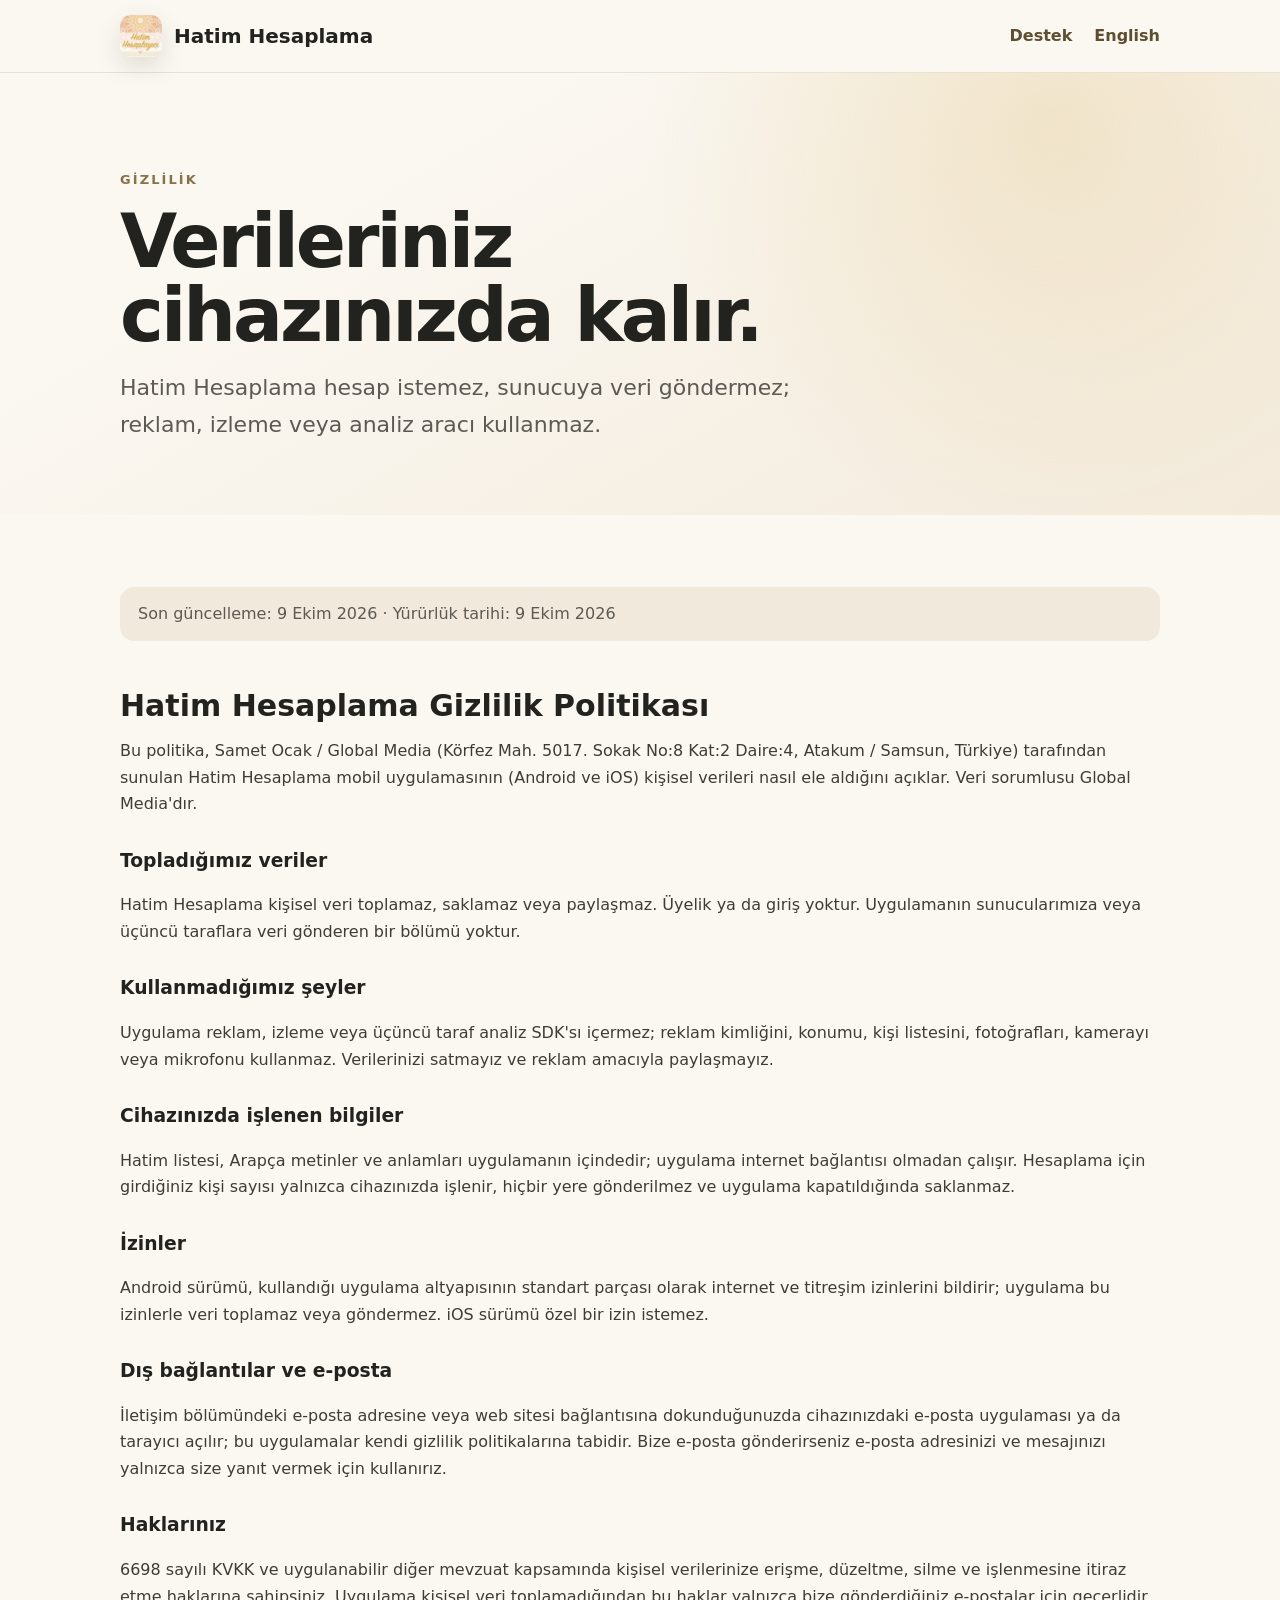
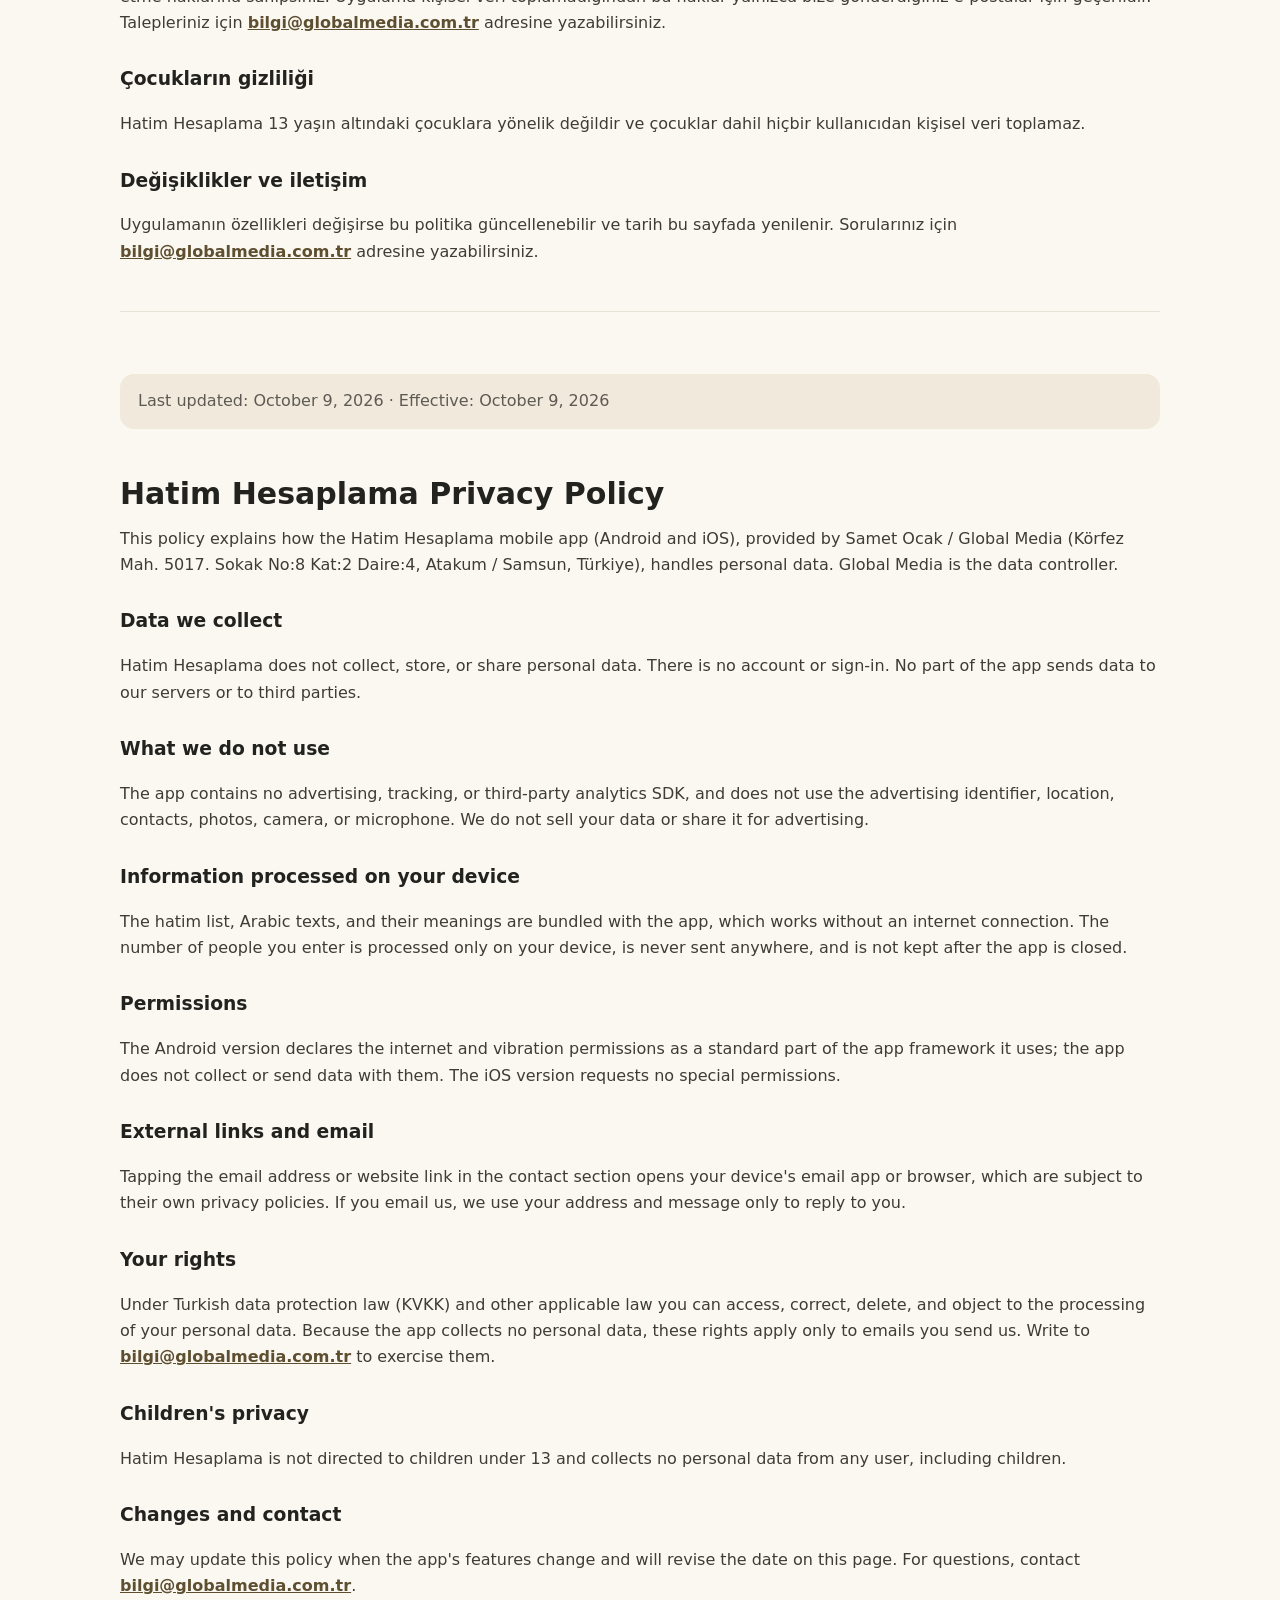
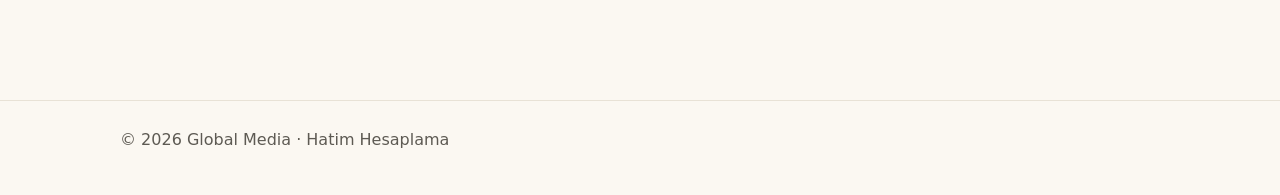
==== privacy.html @ 89da879e "Add Hatim Hesaplama support and privacy pages Static GitHub Pages site (same layout as rokas-support" ====
<!doctype html>
<html lang="tr">
<head>
  <meta charset="utf-8">
  <meta name="viewport" content="width=device-width, initial-scale=1">
  <meta name="description" content="Hatim Hesaplama gizlilik politikası ve privacy policy: uygulama kişisel veri toplamaz.">
  <title>Hatim Hesaplama — Gizlilik Politikası / Privacy Policy</title>
  <link rel="icon" type="image/png" href="icon.png">
  <link rel="stylesheet" href="styles.css">
</head>
<body>
  <header><nav class="shell"><a class="brand" href="./"><img class="mark" src="icon.png" alt=""> Hatim Hesaplama</a><div class="navlinks"><a href="./">Destek</a><a href="#english">English</a></div></nav></header>
  <section class="hero"><div class="shell"><div class="eyebrow">Gizlilik</div><h1>Verileriniz cihazınızda kalır.</h1><p class="lead">Hatim Hesaplama hesap istemez, sunucuya veri göndermez; reklam, izleme veya analiz aracı kullanmaz.</p></div></section>
  <main class="shell policy">
    <p class="meta">Son güncelleme: 9 Ekim 2026 · Yürürlük tarihi: 9 Ekim 2026</p>
    <h2>Hatim Hesaplama Gizlilik Politikası</h2>
    <p>Bu politika, Samet Ocak / Global Media (Körfez Mah. 5017. Sokak No:8 Kat:2 Daire:4, Atakum / Samsun, Türkiye) tarafından sunulan Hatim Hesaplama mobil uygulamasının (Android ve iOS) kişisel verileri nasıl ele aldığını açıklar. Veri sorumlusu Global Media'dır.</p>

    <h3>Topladığımız veriler</h3>
    <p>Hatim Hesaplama kişisel veri toplamaz, saklamaz veya paylaşmaz. Üyelik ya da giriş yoktur. Uygulamanın sunucularımıza veya üçüncü taraflara veri gönderen bir bölümü yoktur.</p>

    <h3>Kullanmadığımız şeyler</h3>
    <p>Uygulama reklam, izleme veya üçüncü taraf analiz SDK'sı içermez; reklam kimliğini, konumu, kişi listesini, fotoğrafları, kamerayı veya mikrofonu kullanmaz. Verilerinizi satmayız ve reklam amacıyla paylaşmayız.</p>

    <h3>Cihazınızda işlenen bilgiler</h3>
    <p>Hatim listesi, Arapça metinler ve anlamları uygulamanın içindedir; uygulama internet bağlantısı olmadan çalışır. Hesaplama için girdiğiniz kişi sayısı yalnızca cihazınızda işlenir, hiçbir yere gönderilmez ve uygulama kapatıldığında saklanmaz.</p>

    <h3>İzinler</h3>
    <p>Android sürümü, kullandığı uygulama altyapısının standart parçası olarak internet ve titreşim izinlerini bildirir; uygulama bu izinlerle veri toplamaz veya göndermez. iOS sürümü özel bir izin istemez.</p>

    <h3>Dış bağlantılar ve e-posta</h3>
    <p>İletişim bölümündeki e-posta adresine veya web sitesi bağlantısına dokunduğunuzda cihazınızdaki e-posta uygulaması ya da tarayıcı açılır; bu uygulamalar kendi gizlilik politikalarına tabidir. Bize e-posta gönderirseniz e-posta adresinizi ve mesajınızı yalnızca size yanıt vermek için kullanırız.</p>

    <h3>Haklarınız</h3>
    <p>6698 sayılı KVKK ve uygulanabilir diğer mevzuat kapsamında kişisel verilerinize erişme, düzeltme, silme ve işlenmesine itiraz etme haklarına sahipsiniz. Uygulama kişisel veri toplamadığından bu haklar yalnızca bize gönderdiğiniz e-postalar için geçerlidir. Talepleriniz için <a href="mailto:bilgi@globalmedia.com.tr">bilgi@globalmedia.com.tr</a> adresine yazabilirsiniz.</p>

    <h3>Çocukların gizliliği</h3>
    <p>Hatim Hesaplama 13 yaşın altındaki çocuklara yönelik değildir ve çocuklar dahil hiçbir kullanıcıdan kişisel veri toplamaz.</p>

    <h3>Değişiklikler ve iletişim</h3>
    <p>Uygulamanın özellikleri değişirse bu politika güncellenebilir ve tarih bu sayfada yenilenir. Sorularınız için <a href="mailto:bilgi@globalmedia.com.tr">bilgi@globalmedia.com.tr</a> adresine yazabilirsiniz.</p>

    <section class="language" id="english" lang="en">
      <p class="meta">Last updated: October 9, 2026 · Effective: October 9, 2026</p>
      <h2>Hatim Hesaplama Privacy Policy</h2>
      <p>This policy explains how the Hatim Hesaplama mobile app (Android and iOS), provided by Samet Ocak / Global Media (Körfez Mah. 5017. Sokak No:8 Kat:2 Daire:4, Atakum / Samsun, Türkiye), handles personal data. Global Media is the data controller.</p>

      <h3>Data we collect</h3>
      <p>Hatim Hesaplama does not collect, store, or share personal data. There is no account or sign-in. No part of the app sends data to our servers or to third parties.</p>

      <h3>What we do not use</h3>
      <p>The app contains no advertising, tracking, or third-party analytics SDK, and does not use the advertising identifier, location, contacts, photos, camera, or microphone. We do not sell your data or share it for advertising.</p>

      <h3>Information processed on your device</h3>
      <p>The hatim list, Arabic texts, and their meanings are bundled with the app, which works without an internet connection. The number of people you enter is processed only on your device, is never sent anywhere, and is not kept after the app is closed.</p>

      <h3>Permissions</h3>
      <p>The Android version declares the internet and vibration permissions as a standard part of the app framework it uses; the app does not collect or send data with them. The iOS version requests no special permissions.</p>

      <h3>External links and email</h3>
      <p>Tapping the email address or website link in the contact section opens your device's email app or browser, which are subject to their own privacy policies. If you email us, we use your address and message only to reply to you.</p>

      <h3>Your rights</h3>
      <p>Under Turkish data protection law (KVKK) and other applicable law you can access, correct, delete, and object to the processing of your personal data. Because the app collects no personal data, these rights apply only to emails you send us. Write to <a href="mailto:bilgi@globalmedia.com.tr">bilgi@globalmedia.com.tr</a> to exercise them.</p>

      <h3>Children's privacy</h3>
      <p>Hatim Hesaplama is not directed to children under 13 and collects no personal data from any user, including children.</p>

      <h3>Changes and contact</h3>
      <p>We may update this policy when the app's features change and will revise the date on this page. For questions, contact <a href="mailto:bilgi@globalmedia.com.tr">bilgi@globalmedia.com.tr</a>.</p>
    </section>
  </main>
  <footer><div class="shell">© 2026 Global Media · Hatim Hesaplama</div></footer>
</body>
</html>
---- styles.css ----
:root {
  --ink: #22221f;
  --accent: #877249;
  --accent-deep: #5f4f31;
  --cream: #fbf8f2;
  --sand: #f3eadb;
  --gold: #e3c98f;
  --muted: #5d5a53;
  --line: #e8e2d6;
}

* { box-sizing: border-box; }
html { scroll-behavior: smooth; }
body {
  margin: 0;
  background: var(--cream);
  color: var(--ink);
  font-family: system-ui, -apple-system, "Segoe UI", Roboto, sans-serif;
  line-height: 1.65;
}

a { color: var(--accent-deep); font-weight: 700; }
.shell { width: min(1040px, calc(100% - 32px)); margin: 0 auto; }

header {
  position: sticky;
  top: 0;
  z-index: 2;
  background: color-mix(in srgb, var(--cream) 88%, transparent);
  border-bottom: 1px solid var(--line);
  backdrop-filter: blur(18px);
}

nav { min-height: 72px; display: flex; align-items: center; justify-content: space-between; gap: 20px; }
.brand { display: inline-flex; align-items: center; gap: 12px; color: var(--ink); text-decoration: none; font-size: 20px; font-weight: 800; }
.mark { width: 42px; height: 42px; border-radius: 11px; box-shadow: 0 10px 24px #4c412c26; }
.navlinks { display: flex; gap: 22px; }
.navlinks a { text-decoration: none; }

.hero { padding: 96px 0 72px; background: radial-gradient(circle at 82% 12%, #e3c98f59 0, transparent 36%), linear-gradient(150deg, var(--cream) 25%, var(--sand) 100%); }
.eyebrow { color: var(--accent); font-size: 13px; font-weight: 800; letter-spacing: .16em; text-transform: uppercase; }
h1 { max-width: 760px; margin: 14px 0 18px; font-size: clamp(40px, 7.5vw, 74px); line-height: 1; letter-spacing: -.04em; }
.lead { max-width: 680px; margin: 0; color: var(--muted); font-size: clamp(18px, 2.2vw, 22px); }
.actions { display: flex; flex-wrap: wrap; gap: 12px; margin-top: 30px; }
.button { display: inline-flex; min-height: 48px; align-items: center; justify-content: center; padding: 0 20px; border-radius: 15px; background: var(--accent); color: #fff; text-decoration: none; box-shadow: 0 12px 28px #4c412c2e; }
.button.secondary { background: #fff; color: var(--accent-deep); border: 1px solid var(--line); box-shadow: none; }

main { padding: 56px 0 84px; }
h2 { margin: 0 0 12px; font-size: clamp(28px, 4vw, 40px); line-height: 1.1; }
h3 { margin: 0 0 7px; }
.intro { max-width: 760px; color: var(--muted); font-size: 18px; }
.grid { display: grid; grid-template-columns: repeat(3, 1fr); gap: 18px; margin: 32px 0 56px; }
.card { padding: 24px; border: 1px solid var(--line); border-radius: 22px; background: #fffefb; box-shadow: 0 16px 42px #4c412c0d; }
.card p { margin: 0; color: var(--muted); }
.icon { width: 42px; height: 42px; margin-bottom: 16px; border-radius: 13px; display: grid; place-items: center; background: #f1eadc; color: var(--accent); font-size: 20px; }
.panel { margin-top: 32px; padding: clamp(24px, 5vw, 46px); border-radius: 28px; background: #3a3226; color: #efe8da; }
.panel h2, .panel a { color: #fff; }
.panel p { color: #e3dac8; margin: 0; }
.panel strong { color: var(--gold); }
.language { margin-top: 46px; padding-top: 46px; border-top: 1px solid var(--line); }
.policy h2 { margin-top: 48px; font-size: 30px; }
.policy h3 { margin-top: 28px; }
.policy p { color: #3e3c37; }
.meta { padding: 14px 18px; border-radius: 14px; background: #f1eadc; color: var(--muted) !important; }
footer { padding: 26px 0 42px; border-top: 1px solid var(--line); color: var(--muted); }

@media (max-width: 760px) {
  .navlinks { display: none; }
  .hero { padding: 70px 0 52px; }
  .grid { grid-template-columns: 1fr; }
}
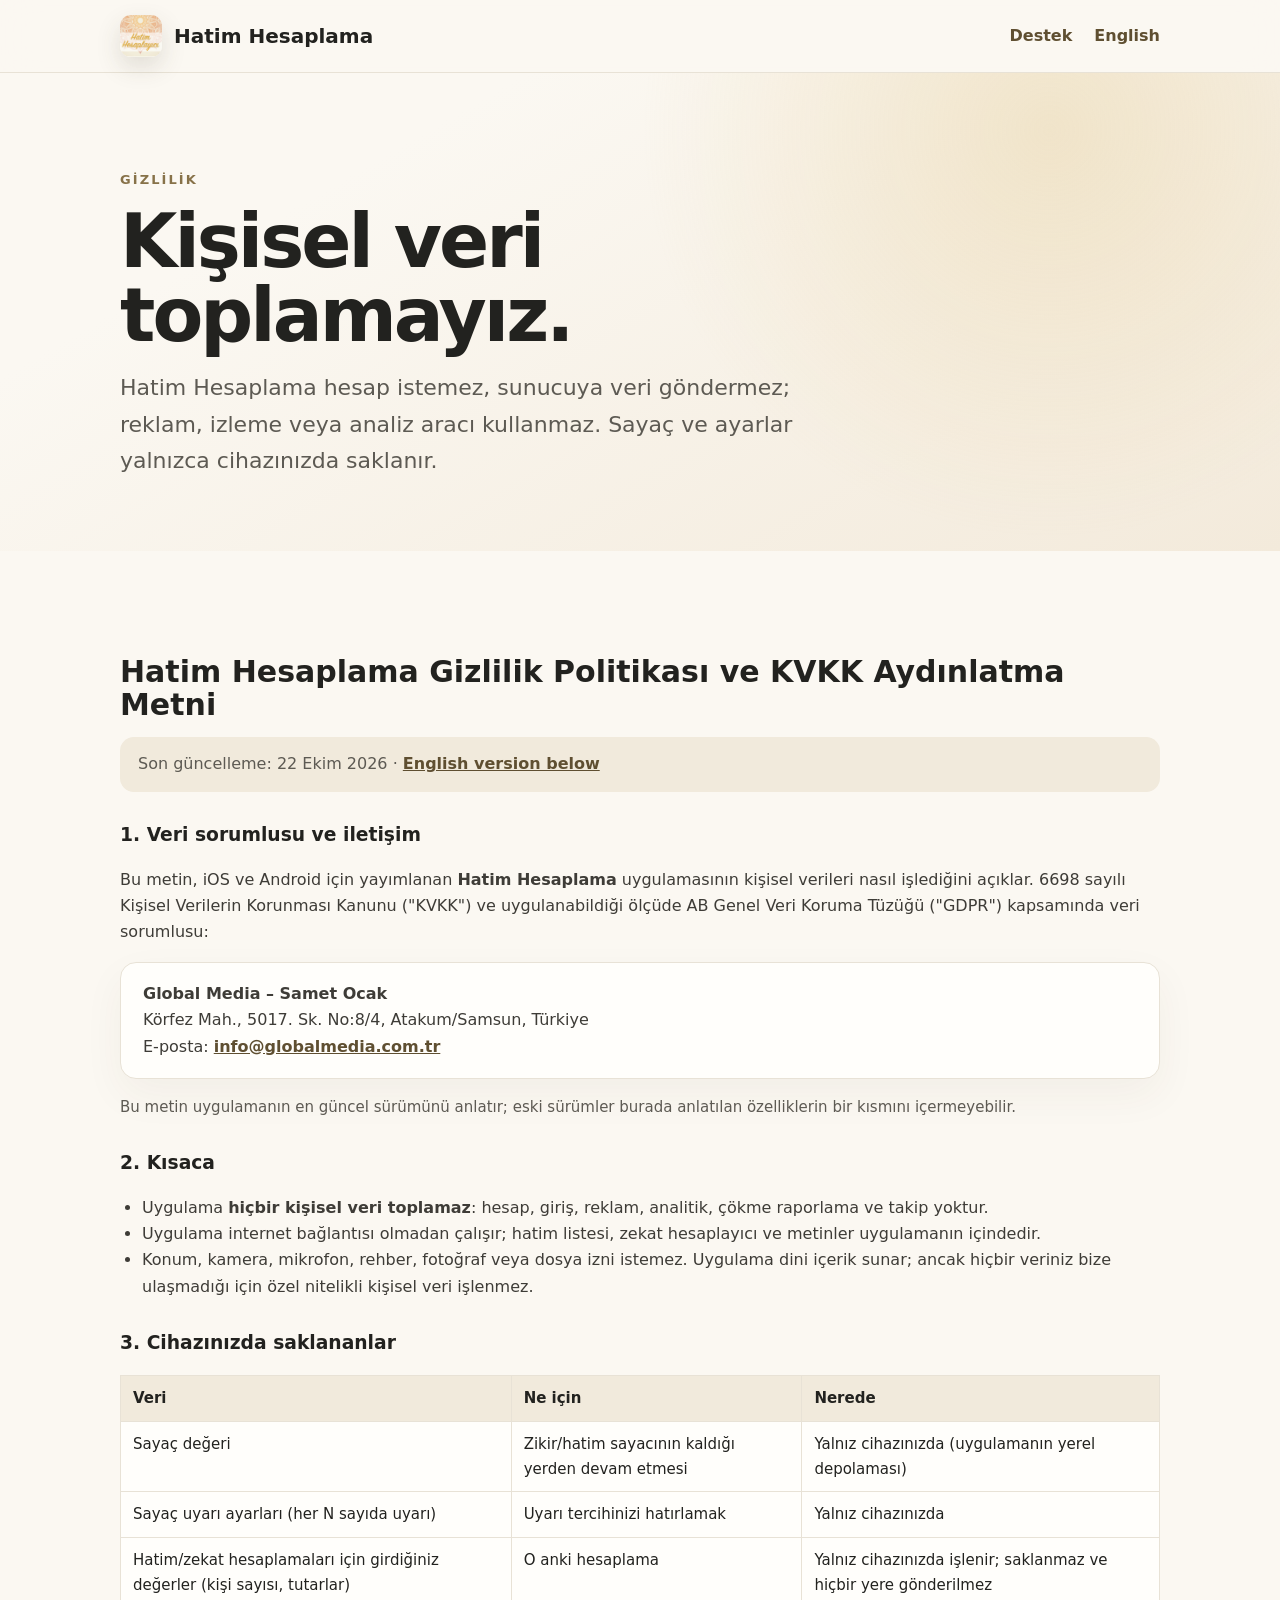
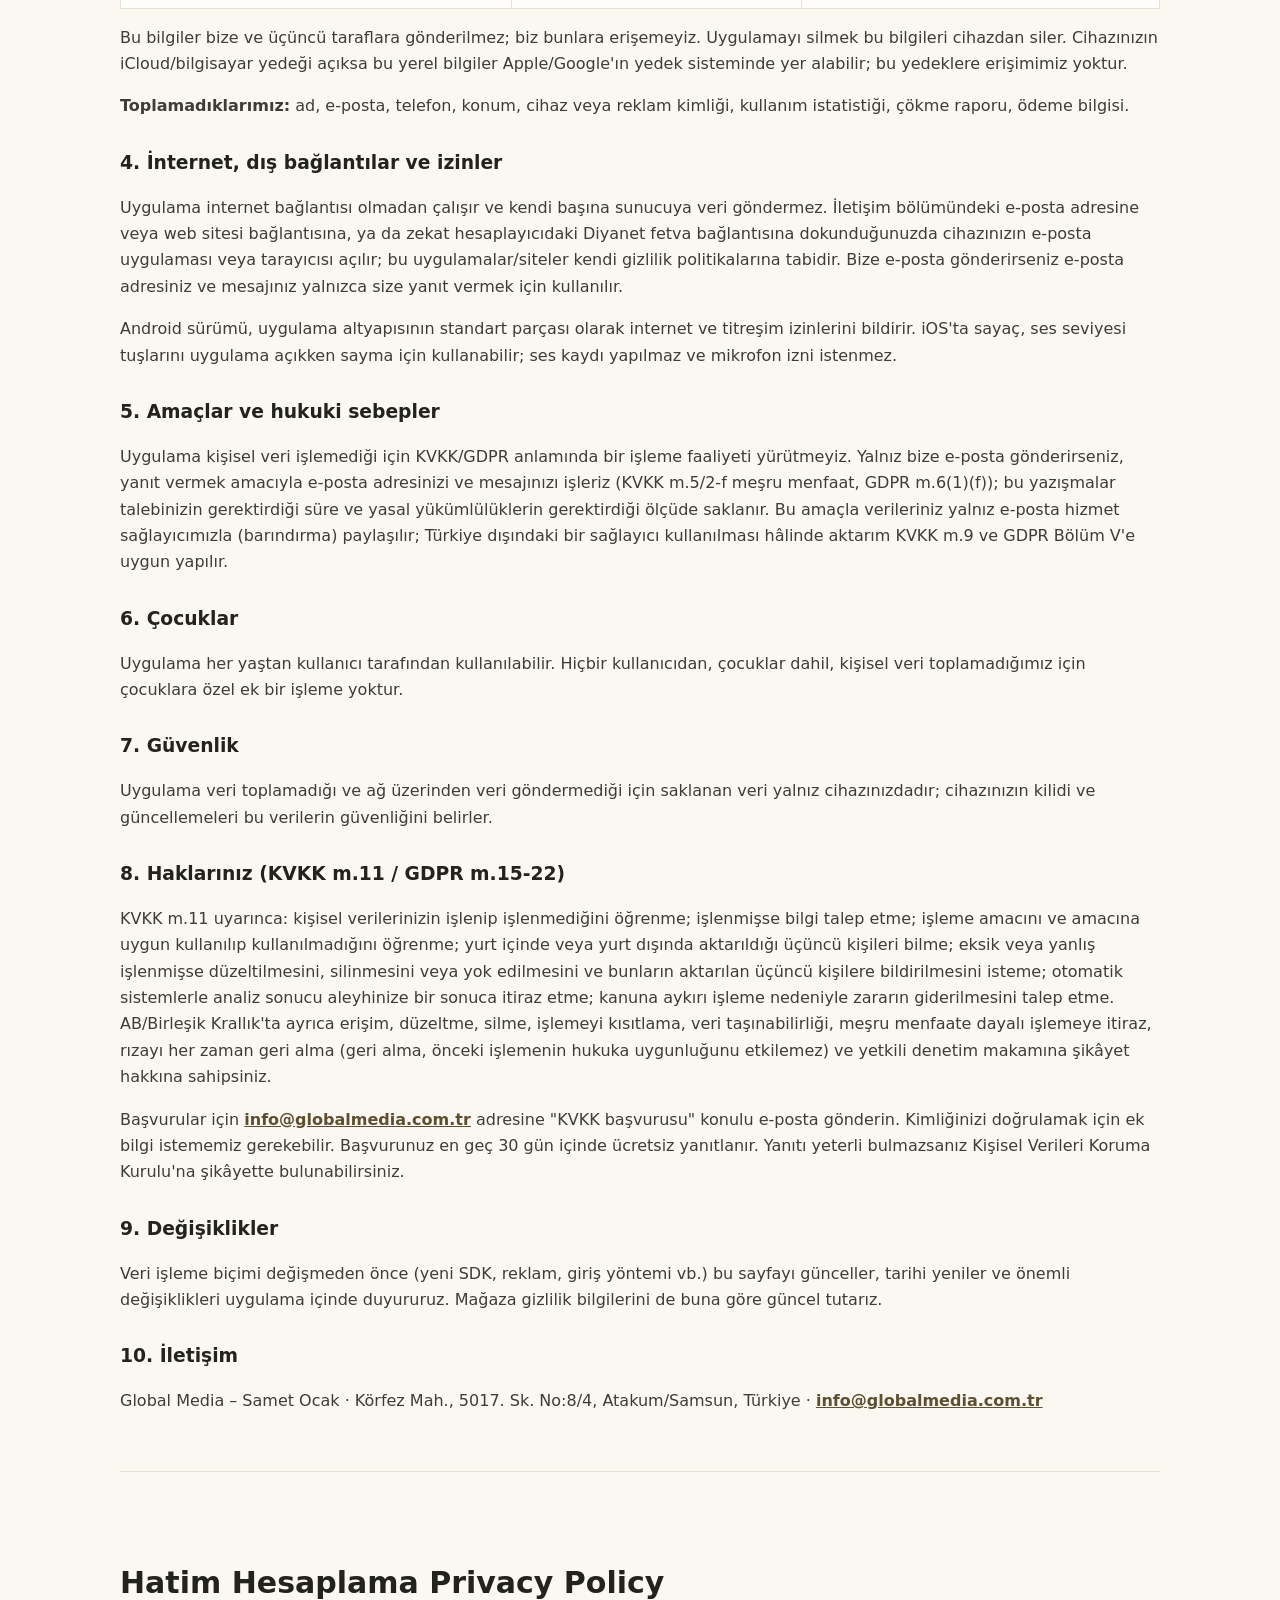
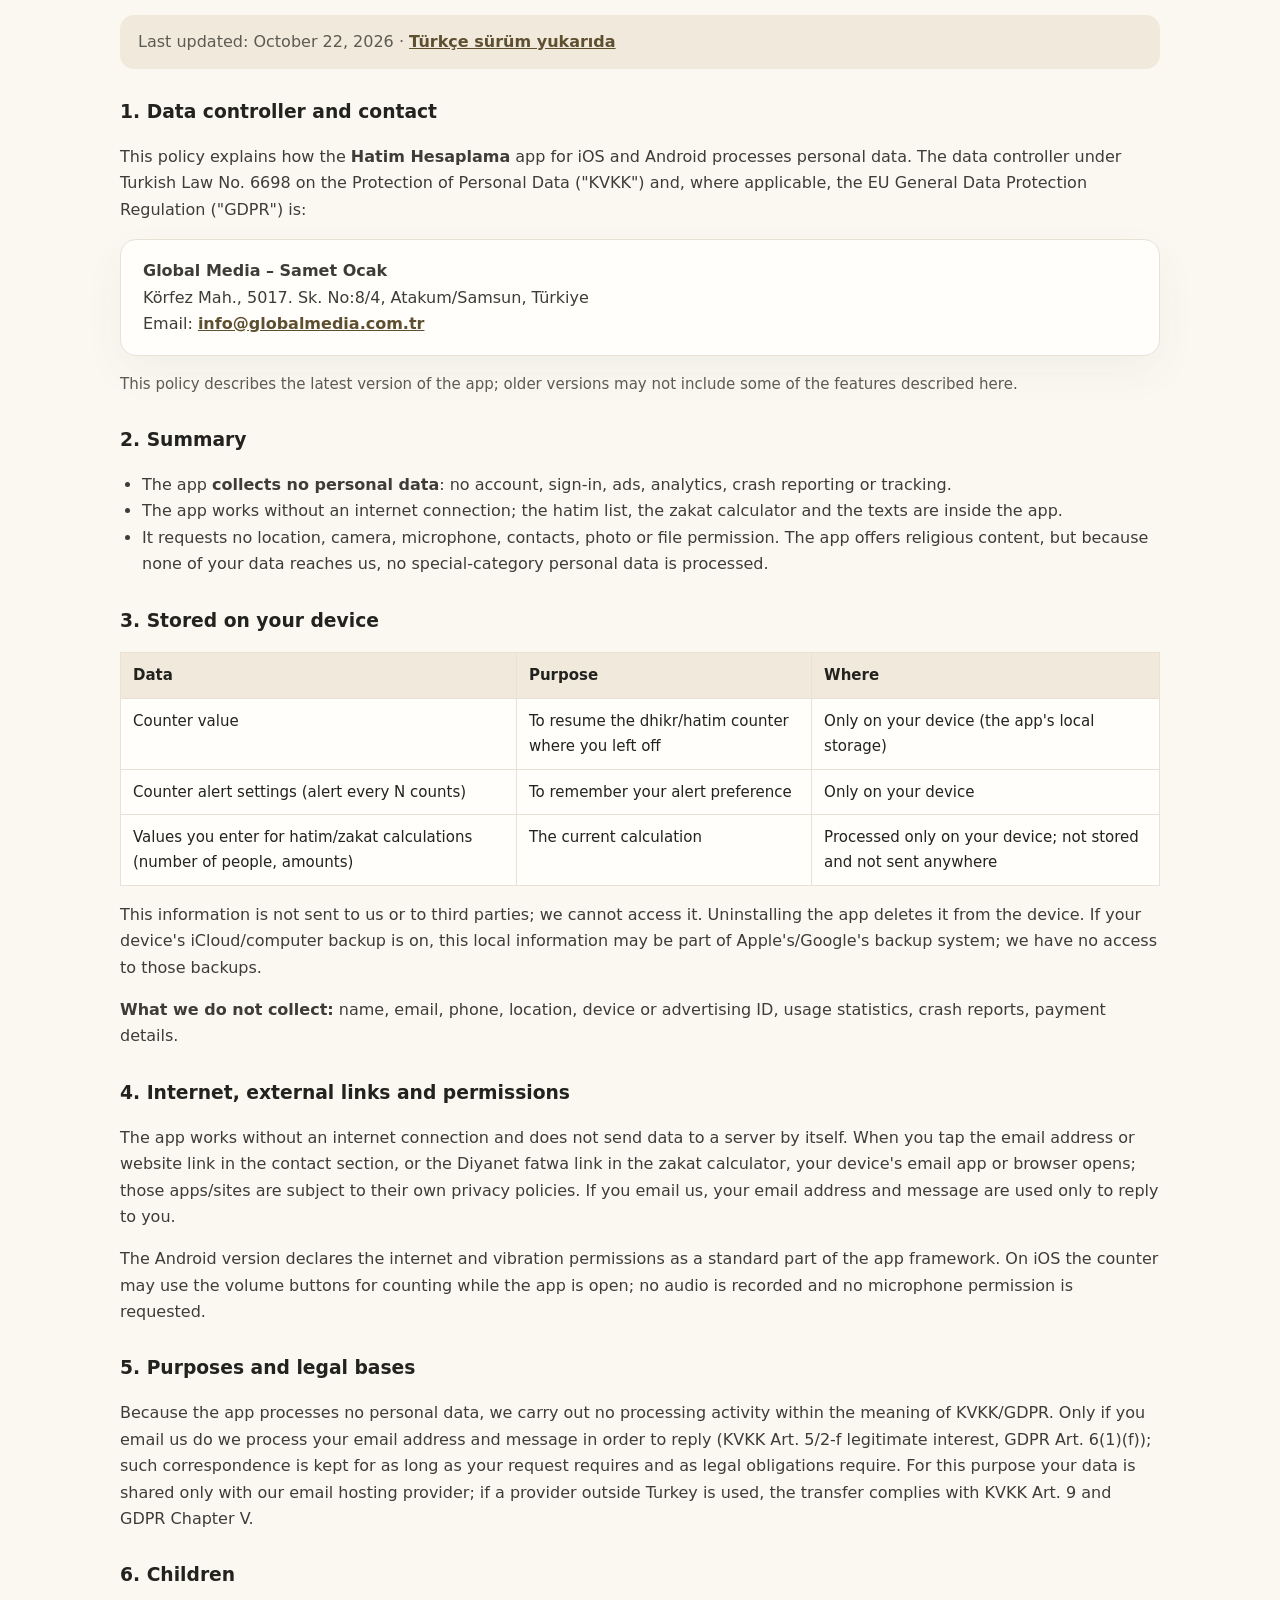
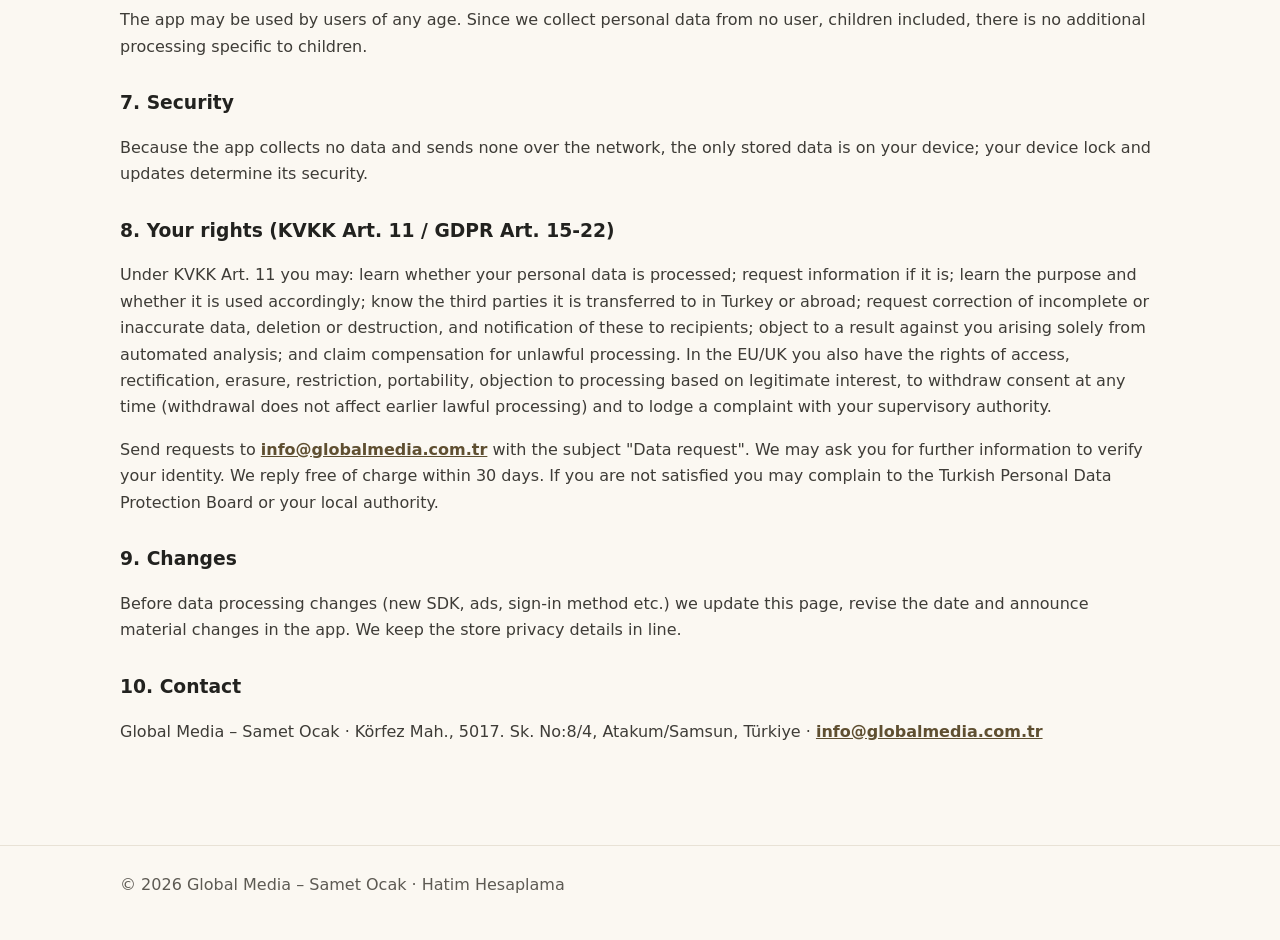
==== commit 7baee2b9: "Gizlilik politikasi v2 (TR+EN, KVKK/GDPR), iletisim e-postasi info@ olarak guncellendi Co-Authored-B" ====
--- a/privacy.html
+++ b/privacy.html
@@ -9,67 +9,38 @@
   <link rel="stylesheet" href="styles.css">
 </head>
 <body>
-  <header><nav class="shell"><a class="brand" href="./"><img class="mark" src="icon.png" alt=""> Hatim Hesaplama</a><div class="navlinks"><a href="./">Destek</a><a href="#english">English</a></div></nav></header>
-  <section class="hero"><div class="shell"><div class="eyebrow">Gizlilik</div><h1>Verileriniz cihazınızda kalır.</h1><p class="lead">Hatim Hesaplama hesap istemez, sunucuya veri göndermez; reklam, izleme veya analiz aracı kullanmaz.</p></div></section>
+  <header><nav class="shell"><a class="brand" href="./"><img class="mark" src="icon.png" alt=""> Hatim Hesaplama</a><div class="navlinks"><a href="./">Destek</a><a href="#en">English</a></div></nav></header>
+  <section class="hero"><div class="shell"><div class="eyebrow">Gizlilik</div><h1>Kişisel veri toplamayız.</h1><p class="lead">Hatim Hesaplama hesap istemez, sunucuya veri göndermez; reklam, izleme veya analiz aracı kullanmaz. Sayaç ve ayarlar yalnızca cihazınızda saklanır.</p></div></section>
   <main class="shell policy">
-    <p class="meta">Son güncelleme: 9 Ekim 2026 · Yürürlük tarihi: 9 Ekim 2026</p>
-    <h2>Hatim Hesaplama Gizlilik Politikası</h2>
-    <p>Bu politika, Samet Ocak / Global Media (Körfez Mah. 5017. Sokak No:8 Kat:2 Daire:4, Atakum / Samsun, Türkiye) tarafından sunulan Hatim Hesaplama mobil uygulamasının (Android ve iOS) kişisel verileri nasıl ele aldığını açıklar. Veri sorumlusu Global Media'dır.</p>
-
-    <h3>Topladığımız veriler</h3>
-    <p>Hatim Hesaplama kişisel veri toplamaz, saklamaz veya paylaşmaz. Üyelik ya da giriş yoktur. Uygulamanın sunucularımıza veya üçüncü taraflara veri gönderen bir bölümü yoktur.</p>
-
-    <h3>Kullanmadığımız şeyler</h3>
-    <p>Uygulama reklam, izleme veya üçüncü taraf analiz SDK'sı içermez; reklam kimliğini, konumu, kişi listesini, fotoğrafları, kamerayı veya mikrofonu kullanmaz. Verilerinizi satmayız ve reklam amacıyla paylaşmayız.</p>
-
-    <h3>Cihazınızda işlenen bilgiler</h3>
-    <p>Hatim listesi, Arapça metinler ve anlamları uygulamanın içindedir; uygulama internet bağlantısı olmadan çalışır. Hesaplama için girdiğiniz kişi sayısı yalnızca cihazınızda işlenir, hiçbir yere gönderilmez ve uygulama kapatıldığında saklanmaz.</p>
-
-    <h3>İzinler</h3>
-    <p>Android sürümü, kullandığı uygulama altyapısının standart parçası olarak internet ve titreşim izinlerini bildirir; uygulama bu izinlerle veri toplamaz veya göndermez. iOS sürümü özel bir izin istemez.</p>
-
-    <h3>Dış bağlantılar ve e-posta</h3>
-    <p>İletişim bölümündeki e-posta adresine veya web sitesi bağlantısına dokunduğunuzda cihazınızdaki e-posta uygulaması ya da tarayıcı açılır; bu uygulamalar kendi gizlilik politikalarına tabidir. Bize e-posta gönderirseniz e-posta adresinizi ve mesajınızı yalnızca size yanıt vermek için kullanırız.</p>
-
-    <h3>Haklarınız</h3>
-    <p>6698 sayılı KVKK ve uygulanabilir diğer mevzuat kapsamında kişisel verilerinize erişme, düzeltme, silme ve işlenmesine itiraz etme haklarına sahipsiniz. Uygulama kişisel veri toplamadığından bu haklar yalnızca bize gönderdiğiniz e-postalar için geçerlidir. Talepleriniz için <a href="mailto:bilgi@globalmedia.com.tr">bilgi@globalmedia.com.tr</a> adresine yazabilirsiniz.</p>
-
-    <h3>Çocukların gizliliği</h3>
-    <p>Hatim Hesaplama 13 yaşın altındaki çocuklara yönelik değildir ve çocuklar dahil hiçbir kullanıcıdan kişisel veri toplamaz.</p>
-
-    <h3>Değişiklikler ve iletişim</h3>
-    <p>Uygulamanın özellikleri değişirse bu politika güncellenebilir ve tarih bu sayfada yenilenir. Sorularınız için <a href="mailto:bilgi@globalmedia.com.tr">bilgi@globalmedia.com.tr</a> adresine yazabilirsiniz.</p>
-
-    <section class="language" id="english" lang="en">
-      <p class="meta">Last updated: October 9, 2026 · Effective: October 9, 2026</p>
-      <h2>Hatim Hesaplama Privacy Policy</h2>
-      <p>This policy explains how the Hatim Hesaplama mobile app (Android and iOS), provided by Samet Ocak / Global Media (Körfez Mah. 5017. Sokak No:8 Kat:2 Daire:4, Atakum / Samsun, Türkiye), handles personal data. Global Media is the data controller.</p>
-
-      <h3>Data we collect</h3>
-      <p>Hatim Hesaplama does not collect, store, or share personal data. There is no account or sign-in. No part of the app sends data to our servers or to third parties.</p>
-
-      <h3>What we do not use</h3>
-      <p>The app contains no advertising, tracking, or third-party analytics SDK, and does not use the advertising identifier, location, contacts, photos, camera, or microphone. We do not sell your data or share it for advertising.</p>
-
-      <h3>Information processed on your device</h3>
-      <p>The hatim list, Arabic texts, and their meanings are bundled with the app, which works without an internet connection. The number of people you enter is processed only on your device, is never sent anywhere, and is not kept after the app is closed.</p>
-
-      <h3>Permissions</h3>
-      <p>The Android version declares the internet and vibration permissions as a standard part of the app framework it uses; the app does not collect or send data with them. The iOS version requests no special permissions.</p>
-
-      <h3>External links and email</h3>
-      <p>Tapping the email address or website link in the contact section opens your device's email app or browser, which are subject to their own privacy policies. If you email us, we use your address and message only to reply to you.</p>
-
-      <h3>Your rights</h3>
-      <p>Under Turkish data protection law (KVKK) and other applicable law you can access, correct, delete, and object to the processing of your personal data. Because the app collects no personal data, these rights apply only to emails you send us. Write to <a href="mailto:bilgi@globalmedia.com.tr">bilgi@globalmedia.com.tr</a> to exercise them.</p>
-
-      <h3>Children's privacy</h3>
-      <p>Hatim Hesaplama is not directed to children under 13 and collects no personal data from any user, including children.</p>
-
-      <h3>Changes and contact</h3>
-      <p>We may update this policy when the app's features change and will revise the date on this page. For questions, contact <a href="mailto:bilgi@globalmedia.com.tr">bilgi@globalmedia.com.tr</a>.</p>
+    <article lang="tr" id="tr">
+<h2>Hatim Hesaplama Gizlilik Politikası ve KVKK Aydınlatma Metni</h2>
+<p class="meta">Son güncelleme: 22 Ekim 2026 · <a href="#en">English version below</a></p>
+<h3>1. Veri sorumlusu ve iletişim</h3><p>Bu metin, iOS ve Android için yayımlanan <b>Hatim Hesaplama</b> uygulamasının kişisel verileri nasıl işlediğini açıklar. 6698 sayılı Kişisel Verilerin Korunması Kanunu ("KVKK") ve uygulanabildiği ölçüde AB Genel Veri Koruma Tüzüğü ("GDPR") kapsamında veri sorumlusu:</p><p class="card"><b>Global Media – Samet Ocak</b><br>Körfez Mah., 5017. Sk. No:8/4, Atakum/Samsun, Türkiye<br>E-posta: <a href="mailto:info@globalmedia.com.tr">info@globalmedia.com.tr</a></p><p class="note">Bu metin uygulamanın en güncel sürümünü anlatır; eski sürümler burada anlatılan özelliklerin bir kısmını içermeyebilir.</p>
+<h3>2. Kısaca</h3><ul><li>Uygulama <b>hiçbir kişisel veri toplamaz</b>: hesap, giriş, reklam, analitik, çökme raporlama ve takip yoktur.</li><li>Uygulama internet bağlantısı olmadan çalışır; hatim listesi, zekat hesaplayıcı ve metinler uygulamanın içindedir.</li><li>Konum, kamera, mikrofon, rehber, fotoğraf veya dosya izni istemez. Uygulama dini içerik sunar; ancak hiçbir veriniz bize ulaşmadığı için özel nitelikli kişisel veri işlenmez.</li></ul>
+<h3>3. Cihazınızda saklananlar</h3><div class="tw"><table><thead><tr><th>Veri</th><th>Ne için</th><th>Nerede</th></tr></thead><tbody><tr><td>Sayaç değeri</td><td>Zikir/hatim sayacının kaldığı yerden devam etmesi</td><td>Yalnız cihazınızda (uygulamanın yerel depolaması)</td></tr><tr><td>Sayaç uyarı ayarları (her N sayıda uyarı)</td><td>Uyarı tercihinizi hatırlamak</td><td>Yalnız cihazınızda</td></tr><tr><td>Hatim/zekat hesaplamaları için girdiğiniz değerler (kişi sayısı, tutarlar)</td><td>O anki hesaplama</td><td>Yalnız cihazınızda işlenir; saklanmaz ve hiçbir yere gönderilmez</td></tr></tbody></table></div><p>Bu bilgiler bize ve üçüncü taraflara gönderilmez; biz bunlara erişemeyiz. Uygulamayı silmek bu bilgileri cihazdan siler. Cihazınızın iCloud/bilgisayar yedeği açıksa bu yerel bilgiler Apple/Google'ın yedek sisteminde yer alabilir; bu yedeklere erişimimiz yoktur.</p><p><b>Toplamadıklarımız:</b> ad, e-posta, telefon, konum, cihaz veya reklam kimliği, kullanım istatistiği, çökme raporu, ödeme bilgisi.</p>
+<h3>4. İnternet, dış bağlantılar ve izinler</h3><p>Uygulama internet bağlantısı olmadan çalışır ve kendi başına sunucuya veri göndermez. İletişim bölümündeki e-posta adresine veya web sitesi bağlantısına, ya da zekat hesaplayıcıdaki Diyanet fetva bağlantısına dokunduğunuzda cihazınızın e-posta uygulaması veya tarayıcısı açılır; bu uygulamalar/siteler kendi gizlilik politikalarına tabidir. Bize e-posta gönderirseniz e-posta adresiniz ve mesajınız yalnızca size yanıt vermek için kullanılır.</p><p>Android sürümü, uygulama altyapısının standart parçası olarak internet ve titreşim izinlerini bildirir. iOS'ta sayaç, ses seviyesi tuşlarını uygulama açıkken sayma için kullanabilir; ses kaydı yapılmaz ve mikrofon izni istenmez.</p>
+<h3>5. Amaçlar ve hukuki sebepler</h3><p>Uygulama kişisel veri işlemediği için KVKK/GDPR anlamında bir işleme faaliyeti yürütmeyiz. Yalnız bize e-posta gönderirseniz, yanıt vermek amacıyla e-posta adresinizi ve mesajınızı işleriz (KVKK m.5/2-f meşru menfaat, GDPR m.6(1)(f)); bu yazışmalar talebinizin gerektirdiği süre ve yasal yükümlülüklerin gerektirdiği ölçüde saklanır. Bu amaçla verileriniz yalnız e-posta hizmet sağlayıcımızla (barındırma) paylaşılır; Türkiye dışındaki bir sağlayıcı kullanılması hâlinde aktarım KVKK m.9 ve GDPR Bölüm V'e uygun yapılır.</p>
+<h3>6. Çocuklar</h3><p>Uygulama her yaştan kullanıcı tarafından kullanılabilir. Hiçbir kullanıcıdan, çocuklar dahil, kişisel veri toplamadığımız için çocuklara özel ek bir işleme yoktur.</p>
+<h3>7. Güvenlik</h3><p>Uygulama veri toplamadığı ve ağ üzerinden veri göndermediği için saklanan veri yalnız cihazınızdadır; cihazınızın kilidi ve güncellemeleri bu verilerin güvenliğini belirler.</p>
+<h3>8. Haklarınız (KVKK m.11 / GDPR m.15-22)</h3><p>KVKK m.11 uyarınca: kişisel verilerinizin işlenip işlenmediğini öğrenme; işlenmişse bilgi talep etme; işleme amacını ve amacına uygun kullanılıp kullanılmadığını öğrenme; yurt içinde veya yurt dışında aktarıldığı üçüncü kişileri bilme; eksik veya yanlış işlenmişse düzeltilmesini, silinmesini veya yok edilmesini ve bunların aktarılan üçüncü kişilere bildirilmesini isteme; otomatik sistemlerle analiz sonucu aleyhinize bir sonuca itiraz etme; kanuna aykırı işleme nedeniyle zararın giderilmesini talep etme. AB/Birleşik Krallık'ta ayrıca erişim, düzeltme, silme, işlemeyi kısıtlama, veri taşınabilirliği, meşru menfaate dayalı işlemeye itiraz, rızayı her zaman geri alma (geri alma, önceki işlemenin hukuka uygunluğunu etkilemez) ve yetkili denetim makamına şikâyet hakkına sahipsiniz.</p><p>Başvurular için <a href="mailto:info@globalmedia.com.tr">info@globalmedia.com.tr</a> adresine "KVKK başvurusu" konulu e-posta gönderin. Kimliğinizi doğrulamak için ek bilgi istememiz gerekebilir. Başvurunuz en geç 30 gün içinde ücretsiz yanıtlanır. Yanıtı yeterli bulmazsanız Kişisel Verileri Koruma Kurulu'na şikâyette bulunabilirsiniz.</p>
+<h3>9. Değişiklikler</h3><p>Veri işleme biçimi değişmeden önce (yeni SDK, reklam, giriş yöntemi vb.) bu sayfayı günceller, tarihi yeniler ve önemli değişiklikleri uygulama içinde duyururuz. Mağaza gizlilik bilgilerini de buna göre güncel tutarız.</p>
+<h3>10. İletişim</h3><p>Global Media – Samet Ocak · Körfez Mah., 5017. Sk. No:8/4, Atakum/Samsun, Türkiye · <a href="mailto:info@globalmedia.com.tr">info@globalmedia.com.tr</a></p>
+    </article>
+    <section class="language" lang="en" id="en">
+<h2>Hatim Hesaplama Privacy Policy</h2>
+<p class="meta">Last updated: October 22, 2026 · <a href="#tr">Türkçe sürüm yukarıda</a></p>
+<h3>1. Data controller and contact</h3><p>This policy explains how the <b>Hatim Hesaplama</b> app for iOS and Android processes personal data. The data controller under Turkish Law No. 6698 on the Protection of Personal Data ("KVKK") and, where applicable, the EU General Data Protection Regulation ("GDPR") is:</p><p class="card"><b>Global Media – Samet Ocak</b><br>Körfez Mah., 5017. Sk. No:8/4, Atakum/Samsun, Türkiye<br>Email: <a href="mailto:info@globalmedia.com.tr">info@globalmedia.com.tr</a></p><p class="note">This policy describes the latest version of the app; older versions may not include some of the features described here.</p>
+<h3>2. Summary</h3><ul><li>The app <b>collects no personal data</b>: no account, sign-in, ads, analytics, crash reporting or tracking.</li><li>The app works without an internet connection; the hatim list, the zakat calculator and the texts are inside the app.</li><li>It requests no location, camera, microphone, contacts, photo or file permission. The app offers religious content, but because none of your data reaches us, no special-category personal data is processed.</li></ul>
+<h3>3. Stored on your device</h3><div class="tw"><table><thead><tr><th>Data</th><th>Purpose</th><th>Where</th></tr></thead><tbody><tr><td>Counter value</td><td>To resume the dhikr/hatim counter where you left off</td><td>Only on your device (the app's local storage)</td></tr><tr><td>Counter alert settings (alert every N counts)</td><td>To remember your alert preference</td><td>Only on your device</td></tr><tr><td>Values you enter for hatim/zakat calculations (number of people, amounts)</td><td>The current calculation</td><td>Processed only on your device; not stored and not sent anywhere</td></tr></tbody></table></div><p>This information is not sent to us or to third parties; we cannot access it. Uninstalling the app deletes it from the device. If your device's iCloud/computer backup is on, this local information may be part of Apple's/Google's backup system; we have no access to those backups.</p><p><b>What we do not collect:</b> name, email, phone, location, device or advertising ID, usage statistics, crash reports, payment details.</p>
+<h3>4. Internet, external links and permissions</h3><p>The app works without an internet connection and does not send data to a server by itself. When you tap the email address or website link in the contact section, or the Diyanet fatwa link in the zakat calculator, your device's email app or browser opens; those apps/sites are subject to their own privacy policies. If you email us, your email address and message are used only to reply to you.</p><p>The Android version declares the internet and vibration permissions as a standard part of the app framework. On iOS the counter may use the volume buttons for counting while the app is open; no audio is recorded and no microphone permission is requested.</p>
+<h3>5. Purposes and legal bases</h3><p>Because the app processes no personal data, we carry out no processing activity within the meaning of KVKK/GDPR. Only if you email us do we process your email address and message in order to reply (KVKK Art. 5/2-f legitimate interest, GDPR Art. 6(1)(f)); such correspondence is kept for as long as your request requires and as legal obligations require. For this purpose your data is shared only with our email hosting provider; if a provider outside Turkey is used, the transfer complies with KVKK Art. 9 and GDPR Chapter V.</p>
+<h3>6. Children</h3><p>The app may be used by users of any age. Since we collect personal data from no user, children included, there is no additional processing specific to children.</p>
+<h3>7. Security</h3><p>Because the app collects no data and sends none over the network, the only stored data is on your device; your device lock and updates determine its security.</p>
+<h3>8. Your rights (KVKK Art. 11 / GDPR Art. 15-22)</h3><p>Under KVKK Art. 11 you may: learn whether your personal data is processed; request information if it is; learn the purpose and whether it is used accordingly; know the third parties it is transferred to in Turkey or abroad; request correction of incomplete or inaccurate data, deletion or destruction, and notification of these to recipients; object to a result against you arising solely from automated analysis; and claim compensation for unlawful processing. In the EU/UK you also have the rights of access, rectification, erasure, restriction, portability, objection to processing based on legitimate interest, to withdraw consent at any time (withdrawal does not affect earlier lawful processing) and to lodge a complaint with your supervisory authority.</p><p>Send requests to <a href="mailto:info@globalmedia.com.tr">info@globalmedia.com.tr</a> with the subject "Data request". We may ask you for further information to verify your identity. We reply free of charge within 30 days. If you are not satisfied you may complain to the Turkish Personal Data Protection Board or your local authority.</p>
+<h3>9. Changes</h3><p>Before data processing changes (new SDK, ads, sign-in method etc.) we update this page, revise the date and announce material changes in the app. We keep the store privacy details in line.</p>
+<h3>10. Contact</h3><p>Global Media – Samet Ocak · Körfez Mah., 5017. Sk. No:8/4, Atakum/Samsun, Türkiye · <a href="mailto:info@globalmedia.com.tr">info@globalmedia.com.tr</a></p>
     </section>
   </main>
-  <footer><div class="shell">© 2026 Global Media · Hatim Hesaplama</div></footer>
+  <footer><div class="shell">© 2026 Global Media – Samet Ocak · Hatim Hesaplama</div></footer>
 </body>
 </html>
--- a/styles.css
+++ b/styles.css
@@ -69,3 +69,12 @@
   .hero { padding: 70px 0 52px; }
   .grid { grid-template-columns: 1fr; }
 }
+
+.policy ul { color: #3e3c37; padding-left: 22px; }
+.policy .card { margin: 16px 0; padding: 18px 22px; border-radius: 16px; color: #3e3c37; }
+.policy .note { color: var(--muted); font-size: 15px; }
+.policy .tw { overflow-x: auto; margin: 16px 0; }
+.policy table { width: 100%; border-collapse: collapse; font-size: 15px; background: #fffefb; }
+.policy th, .policy td { padding: 10px 12px; border: 1px solid var(--line); text-align: left; vertical-align: top; }
+.policy th { background: #f1eadc; }
+.policy article + .language { margin-top: 56px; }
